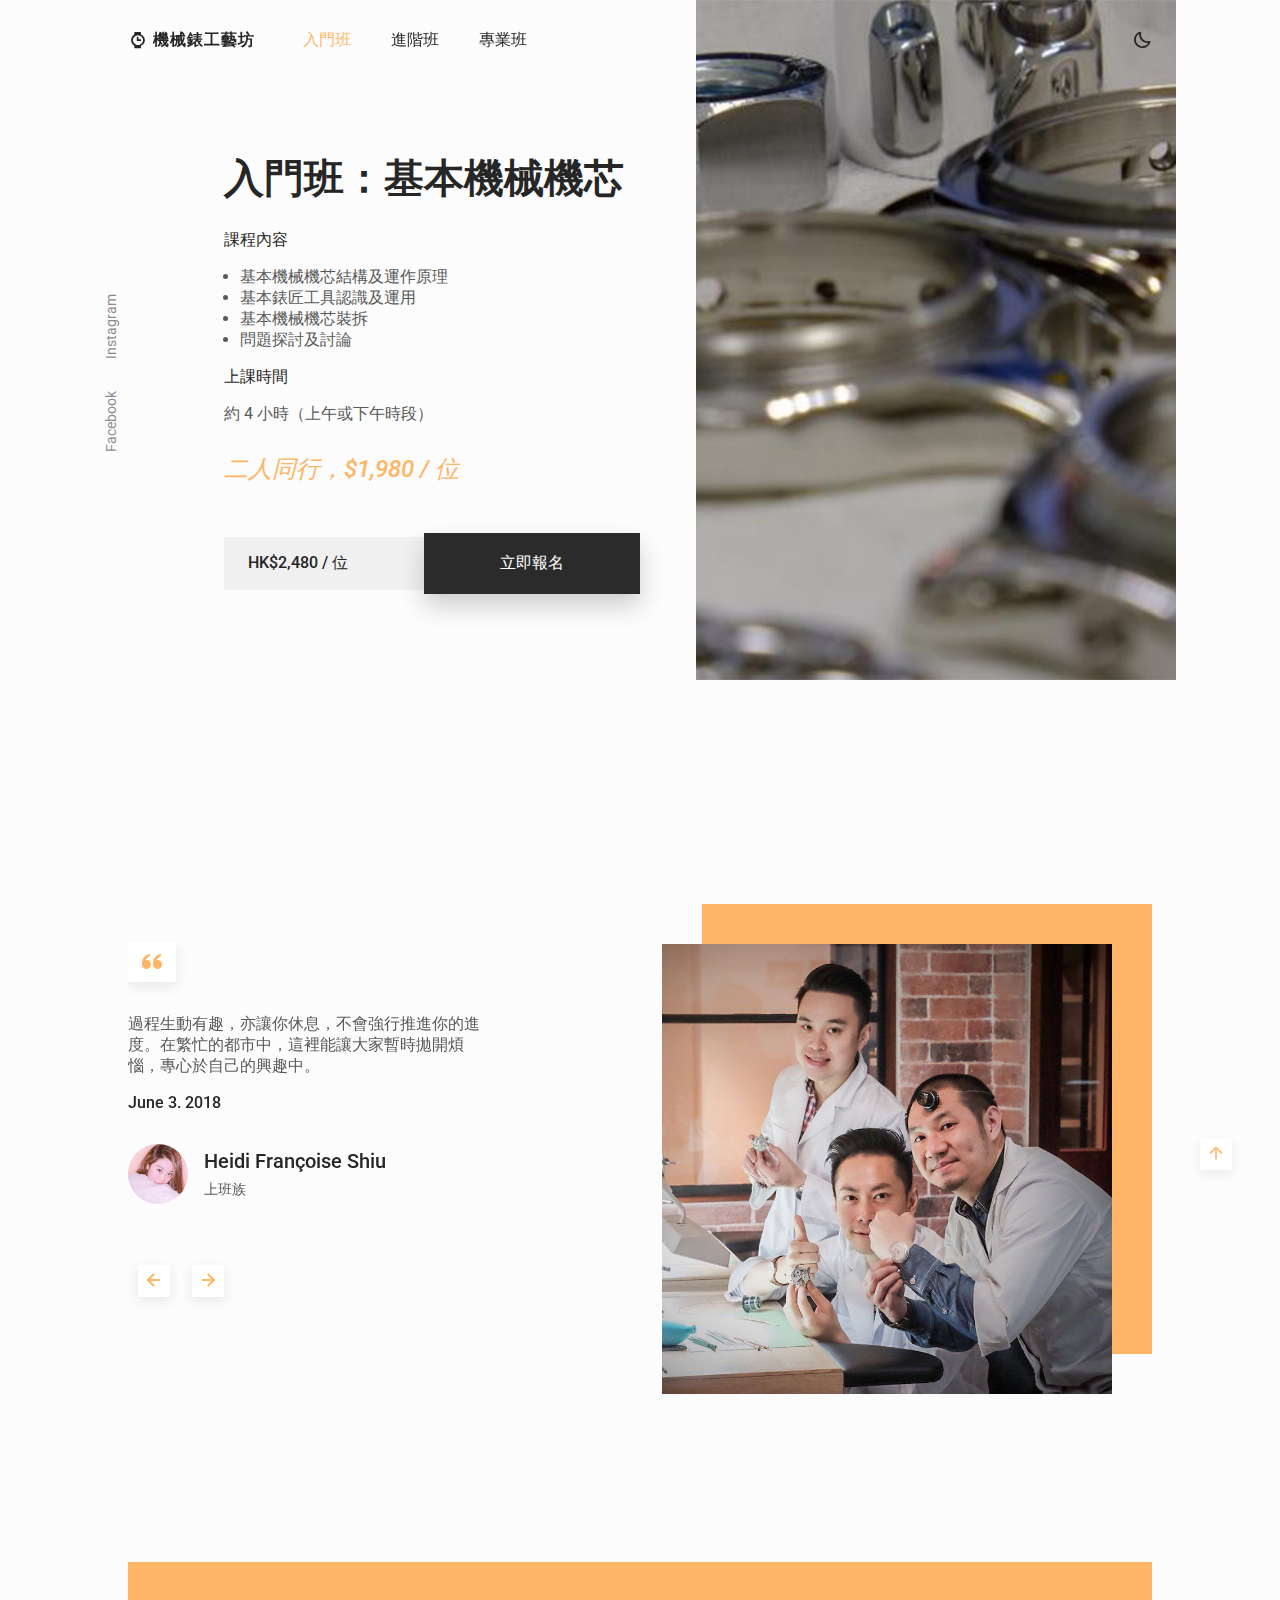
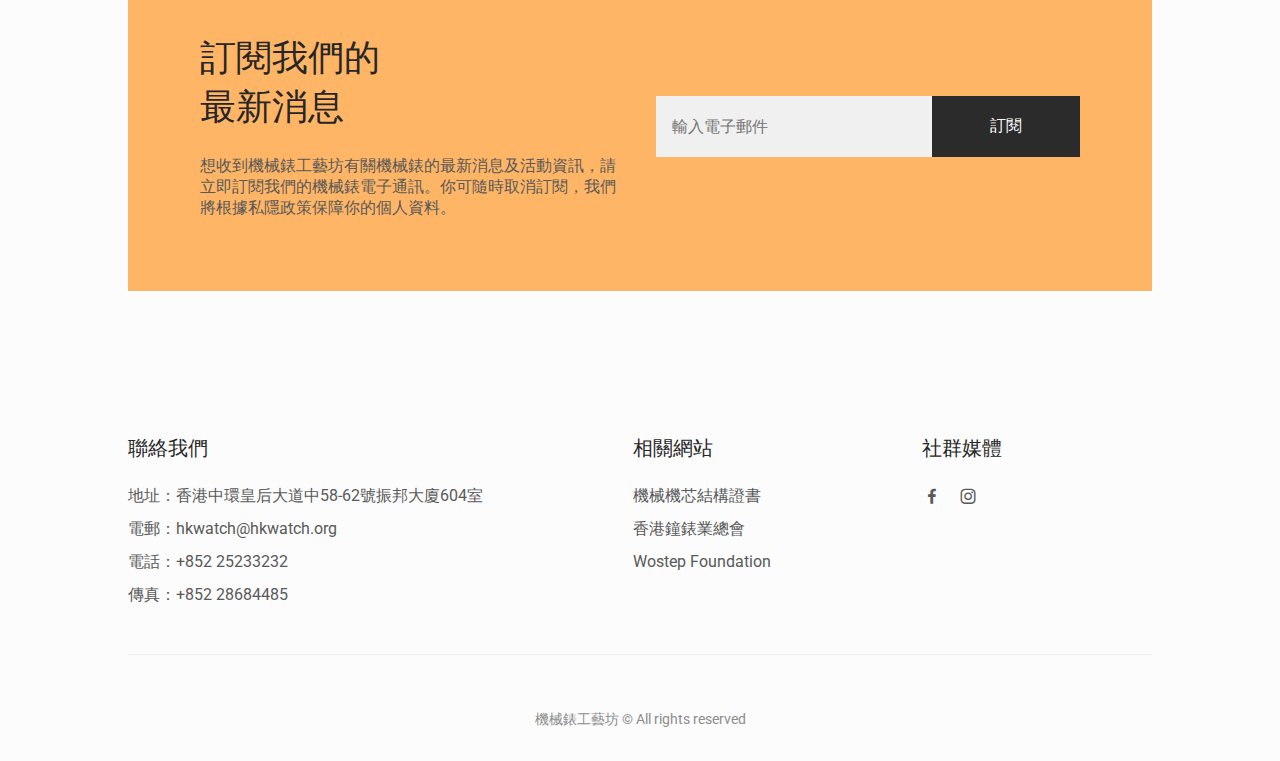
==== course_1.html @ 179380c6 "upload all" ====
<!DOCTYPE html>
<html lang="en">
<head>
  <meta charset="UTF-8">
  <meta http-equiv="X-UA-Compatible" content="IE=edge">
  <meta name="viewport" content="width=device-width, initial-scale=1.0">

  <!-- FAVICON -->
  <link rel="shortcut icon" href="assets/img/favicon.png">

  <!-- BOXICONS -->
  <link rel="stylesheet" href="https://cdn.jsdelivr.net/npm/boxicons@latest/css/boxicons.min.css">

  <!-- SWIPER CSS -->
  <link rel="stylesheet" href="assets/css/swiper-bundle.min.css">

  <!-- CSS -->
  <link rel="stylesheet" href="assets/css/styles.css">

  <title>機械錶工藝坊：機械錶裝嵌課程</title>
</head>
<body>
  <!-- HEADER -->

  <header class="header" id="header">
    <nav class="nav container">
      <a href="index.html" class="nav__logo">
        <i class='bx bxs-watch nav__logo-icon'></i> 機械錶工藝坊
      </a>

      <div class="nav__menu" id="nav-menu">
        <ul class="nav__list">
          <li class="nav__item">
            <a href="course_1.html" class="nav__link active-link">入門班</a>
          </li>
          <li class="nav__item">
            <a href="course_2.html" class="nav__link">進階班</a>
          </li>
          <li class="nav__item">
            <a href="course_3.html" class="nav__link">專業班</a>
          </li>
        </ul>

        <div class="nav__close" id="nav-close">
          <i class='bx bx-x' ></i>
        </div>
      </div>

      <div class="nav__btns">
        <i class='bx bx-moon change-theme' id="theme-button"></i>

        <div class="nav__toggle" id="nav-toggle">
          <i class='bx bx-grid-alt' ></i>
        </div>
      </div>
    </nav>
  </header>

  <!-- CART -->
  <div class="cart" id="cart">
    <i class='bx bx-x cart__close' id="cart-close"></i>

    <h3 class="cart__title-center">報名「入門班：基本機械機芯」</h3>

    <div class="cart__container">

      <form class="cart__form" action="">

        <div class="cart__form__column">
          <div class="cart__form__row">
            <div class="cart__form__title">名字</div>
            <input class="cart__form__input" type="text" id="fname" name="fname">
          </div>
          <div class="cart__form__row">
            <div class="cart__form__title">姓氏</div>
            <input class="cart__form__input" type="text" id="lname" name="lname">
          </div>
        </div>

        <div class="cart__form__title">稱謂</div>
        <div class="cart__form__radio">
          <label for="mr">
            <input type="radio" id="mr" name="title" value="mr"> 先生
          </label>

          <label for="ms">
            <input type="radio" id="ms" name="title" value="ms"> 小姐 / 女士
          </label>

          <label for="other">
            <input type="radio" id="other" name="title" value="other"> 其他
          </label>
        </div>
        
        <div class="cart__form__row">
          <div class="cart__form__title">電子郵件</div>
          <input class="cart__form__input" type="email" id="mail" name="mail">
        </div>

        <div class="cart__form__row">
          <div class="cart__form__title">聯絡電話</div>
          <input class="cart__form__input" type="phone" id="phone" name="phone">
        </div>

        <div class="cart__form__title">報名人數</div>
        <div class="cart__amount-content">
          <span class="cart__amount-box">
            <i class='bx bx-minus' ></i>
          </span>

          <span class="cart__amount-number">1</span>

          <span class="cart__amount-box">
            <i class='bx bx-plus' ></i>
          </span>
        </div>

        <div class="cart__form__row">
          <label class="cart__form__title" for="phone">備註</label>
          <textarea class="cart__form__input" id="note" name="note" rows="2" maxlength="50"></textarea>
        </div>

        <div class="cart__prices">
          <div class="cart__prices-item">1 人次</div>
          <div class="cart__prices-total">HK$2,480</div>
        </div>
        <button class="button home__button" type="submit" disabled>確認付款</button>
      </form> 
    </div>
  </div>

  <!-- MAIN -->
  <main class="main">
    <!-- HOME -->
    <section class="home" id="home">
      <div class="home__container container grid">
        <div class="home__img-bg course1_img_bg"></div>

        <div class="home__social">
          <a href="https://www.facebook.com/s3workshop/" target="_blank" class="home__social-link">
            Facebook
          </a>
          <a href="https://www.instagram.com/explore/locations/1007393452692431/s3-workshop/" target="_blank" class="home__social-link">
            Instagram
          </a>
        </div>

        <div class="home__data">
          <h1 class="home__title">
            入門班：基本機械機芯
          </h1>
          <p class="home__description course__description">
            <h4 class="home__description__title">課程內容</h4>
            <ul class="introduce__list-d">
              <li>基本機械機芯結構及運作原理</li>
              <li>基本錶匠工具認識及運用</li>
              <li>基本機械機芯裝拆</li>
              <li>問題探討及討論</li>
            </ul>
            <h4 class="home__description__title">上課時間</h4>
            <p>約 4 小時（上午或下午時段）</p>
          </p>
          <span class="home__price"><br/><em>二人同行，$1,980 / 位</em></span>

          <div class="home__btns">
            <a href="#" class="button button--grey button--small">
              HK$2,480 / 位
            </a>
            <button class="button home__button" id="cart-shop">立即報名</button>
          </div>
        </div>
      </div>
    </section>

    <!-- TESTMONIAL -->
    <section class="testimonial section container">
      <div class="testimonial__container grid">
        <div class="swiper testimonial-swiper">
          <div class="swiper-wrapper">

            <div class="testimonial__card swiper-slide">
              <div class="testimonial__quote">
                <i class='bx bxs-quote-alt-left' ></i>
              </div>

              <p class="testimonial__description">
                過程生動有趣，亦讓你休息，不會強行推進你的進度。在繁忙的都市中，這裡能讓大家暫時拋開煩惱，專心於自己的興趣中。
              </p>

              <h3 class="testimonial__date">June 3. 2018</h3>

              <div class="testimonial__perfil">
                <img src="assets/img/courses/testimonial_2.jpg" alt="" class="testimonial__perfil-img">

                <div class="testimonial__perfil-data">
                  <span class="testimonial__perfil-name">Heidi Françoise Shiu</span>
                  <span class="testimonial__perfil-detail">上班族</span>
                </div>
              </div>
            </div>

            <div class="testimonial__card swiper-slide">
              <div class="testimonial__quote">
                <i class='bx bxs-quote-alt-left' ></i>
              </div>

              <p class="testimonial__description">
                每一項組裝步驟都清楚示範並解釋原理及要訣，使本人獲益良多。
              </p>

              <h3 class="testimonial__date">February 18. 2017</h3>

              <div class="testimonial__perfil">
                <img src="assets/img/courses/testimonial_3.jpg" alt="" class="testimonial__perfil-img">

                <div class="testimonial__perfil-data">
                  <span class="testimonial__perfil-name">Samantha Poon</span>
                  <span class="testimonial__perfil-detail">運動家</span>
                </div>
              </div>
            </div>

            <div class="testimonial__card swiper-slide">
              <div class="testimonial__quote">
                <i class='bx bxs-quote-alt-left' ></i>
              </div>

              <p class="testimonial__description">
                強烈推薦給任何對機械手錶有興趣的人，活動內容絕不馬虎。
                學習從頭拆卸，清潔，滴油，並重新裝砌一隻手錶。老師以一對一方式進行活動。
              </p>

              <h3 class="testimonial__date">June 15. 2019</h3>

              <div class="testimonial__perfil">
                <img src="assets/img/courses/testimonial_1.jpg" alt="" class="testimonial__perfil-img">

                <div class="testimonial__perfil-data">
                  <span class="testimonial__perfil-name">Ryan Fung</span>
                  <span class="testimonial__perfil-detail">機械錶愛好者</span>
                </div>
              </div>
            </div>

          </div>

          <div class="swiper-button-next">
            <i class='bx bx-right-arrow-alt'></i>
          </div>
          <div class="swiper-button-prev">
            <i class='bx bx-left-arrow-alt' ></i>
          </div>
        </div>

        <div class="testimonial__images">
          <div class="testimonial__square"></div>
          <img src="assets/img/courses/course.jpg" alt="" class="testimonial__img">
        </div>
      </div>
    </section>

    <!-- NEWSLETTER -->
    <section class="newsletter section container">
      <div class="newsletter__bg grid">
        <div>
          <h2 class="newsletter__title">
            訂閱我們的<br> 最新消息
          </h2>
          <p class="newsletter__description">
            想收到機械錶工藝坊有關機械錶的最新消息及活動資訊，請立即訂閱我們的機械錶電子通訊。你可隨時取消訂閱，我們將根據私隱政策保障你的個人資料。 
          </p>
        </div>
        <form action="" class="newsletter__subscribe">
          <input type="email" placeholder="輸入電子郵件" class="newsletter__input">
          <button class="button">
            訂閱
          </button>
        </form>
      </div>
    </section>

  </main>

  <!-- FOOTER -->
  <footer class="footer section">
    <div class="footer__container container grid">
      <div class="footer__content">
        <h3 class="footer__title">聯絡我們</h3>
        <ul class="footer__list">
          <li>地址：香港中環皇后大道中58-62號振邦大廈604室</li>
          <li>電郵：<a href="mailto: hkwatch@hkwatch.org" class="footer__link">hkwatch@hkwatch.org</a></li>
          <li>電話：<a href="tel: +85225233232" class="footer__link">+852 25233232</a></li>
          <li>傳真：<a href="tel: +85228684485" class="footer__link">+852 28684485</a></li>
        </ul>
      </div>

      <div class="footer__content">
        <h3 class="footer__title">相關網站</h3>
        <ul class="footer__links">
          <li>
            <a href="https://www.ivdc.edu.hk/ivdc/html/tc/courses/course_detail.php?id=14442" class="footer__link" target="_blank">機械機芯結構證書</a>
          </li>
          <li>
            <a href="https://www.hkwatch.org/" class="footer__link" target="_blank">香港鐘錶業總會</a>
          </li>
          <li>
            <a href="https://www.wostep.ch/en" class="footer__link" target="_blank">Wostep Foundation</a>
          </li>
        </ul>
      </div>

      <div class="footer__content">
        <h3 class="footer__title">社群媒體</h3>
        <ul class="footer__social">
          <a href="https://www.facebook.com/s3workshop/" target="_blank" class="footer__social-link">
            <i class='bx bxl-facebook' ></i>
          </a>
          <a href="https://www.instagram.com/explore/locations/1007393452692431/s3-workshop/" target="_blank" class="footer__social-link">
            <i class='bx bxl-instagram' ></i>
          </a>
        </ul>
      </div>
    </div>
    <span class="footer__copy">機械錶工藝坊 &#169; All rights reserved</span>
  </footer>

  <!-- SCROLL UP -->
  <a href="#" class="scrollup" id="scroll-up">
    <i class='bx bx-up-arrow-alt scrollup__icon' ></i>
  </a>

  <!-- SWIPER JS -->
  <script src="assets/js/swiper-bundle.min.js"></script>

  <!-- MAIN JS -->
  <script src="assets/js/main.js"></script>

</body>
</html>
---- assets/css/styles.css ----
/*== GOOGLE FONTS ==*/
@import url('https://fonts.googleapis.com/css2?family=Roboto:wght@400;500;700&display=swap');

/*== VARIABLES CSS ==*/
:root {
  --header-height: 3.5rem;

  /*== Colors ==*/
  --first-color: hsl(31, 100%, 70%);
  --button-color: hsl(0, 0%, 17%);
  --button-color-alt: hsl(0, 0%, 21%);
  --title-color: hsl(0, 0%, 15%); 
  --text-color: hsl(0, 0%, 35%);
  --text-color-light: hsl(0, 0%, 55%);
  --body-color: hsl(0, 0%, 99%);
  --container-color: #fff;
  --border-color: hsl(0, 0%, 94%);


  /*== Font and typography ==*/
  /* .5rem = 8px | 1rem = 16px */
  --body-font: 'Roboto', sans-serif;

  --biggest-font-size: 2rem;
  --h1-font-size: 1.5rem;
  --h2-font-size: 1.25rem;
  --h3-font-size: 1rem;
  --h4-font-size: .9rem;
  --normal-font-size: .938rem;
  --small-font-size: .813rem;
  --smaller-font-size: .75rem;

  /*== Font weight ==*/
  --font-medium: 500;
  --font-bold: 700;

  /*== Margenes Bottom ==*/

  --mb-0-5: .5rem;
  --mb-0-75: .75rem;
  --mb-1: 1rem;
  --mb-1-5: 1.5rem;
  --mb-2: 2rem;
  --mb-2-5: 2.5rem;
  --mb-3: 3rem;

  /*== z index ==*/
  --z-tooltip: 10;
  --z-fixed: 100;
}

/* Responsive typography */
@media screen and (min-width: 968px) {
  :root {
    --biggest-font-size: 2.5rem;
    --h1-font-size: 2.25rem;
    --h2-font-size: 1.5rem;
    --h3-font-size: 1.25rem;
    --normal-font-size: 1rem;
    --small-font-size: .875rem;
    --smaller-font-size: .813rem;
  }
}

/*== BASE ==*/
* {
  box-sizing: border-box;
  padding: 0;
  margin: 0;
}

html {
  scroll-behavior: smooth;
}

body,
button,
input {
  font-family: var(--body-font);
  font-size: var(--normal-font-size);
}

body {
  margin: 0;
  background-color: var(--body-color);
  color: var(--text-color);
  /* For animation dark mode */
  transition: .4s;
}

h1,h2,h3,h4 {
  color: var(--title-color);
  font-weight: var(--font-medium);
}

ul {
  list-style: none;
}

a {
  text-decoration: none;
}

img {
  max-width: 100%;
  height: auto;
}

button {
  cursor: pointer;
  border: none;
  outline: none;
}

/*== THEME ==*/
/*== Variables Darks theme ==*/
body.dark-theme {
  --first-color: hsl(31, 76%, 74%);
  --button-color: hsl(0, 0%, 24%);
  --button-color-alt: hsl(0, 0%, 28%);
  --title-color: hsl(0, 0%, 95%); 
  --text-color: hsl(0, 0%, 75%);
  --body-color: hsl(0, 0%, 12%);
  --container-color: hsl(0, 0%, 16%);
  --border-color: hsl(0, 0%, 20%);
}

/*== Button Dark/Light ==*/
.change-theme {
  color: var(--title-color);
  font-size: 1.25rem;
  cursor: pointer;
}

/*==
  Color change in some parts of
  the website, in dark theme
==*/

.dark-theme .change-theme,
.dark-theme .nav__toggle,
.dark-theme .nav__shop,
.dark-theme .button--gray {
  color: hsl(0, 0%, 15%);
}

.dark-theme .scroll-header {
  box-shadow: 0 1px 4px hsla(0, 0%, 4%, .3);
}

.scroll-header .change-theme,
.scroll-header .nav__toggle,
.scroll-header .nav__shop {
  color: var(--title-color);
}

.dark-theme::-webkit-scrollbar {
  background-color: hsl(0, 0%, 30%);
}

/*== REUSABLE CSS CLASSES ==*/
.container {
  max-width: 1024px;
  margin-left: var(--mb-1-5);
  margin-right: var(--mb-1-5);
}

.grid {
  display: grid;
}

.main {
  overflow: hidden;
}

.section {
  padding: 6.5rem 0 1rem;
}

.section__title {
  position: relative;
  font-size: var(--h3-font-size);
  margin-bottom: var(--mb-3);
  text-transform: uppercase;
  letter-spacing: 2px;
  text-align: center;
}

.section__subTitle {
  color: var(--text-color);
  font-size: var(--h4-font-size);  
  margin-top: -1.5rem;
  margin-bottom: var(--mb-3);
  text-transform: uppercase;
  letter-spacing: 2px;
  text-align: center;
}

.section__title::before {
  content: '';
  position: absolute;
  top: -1rem;
  left: 0;
  right: 0;
  margin: 0 auto;
  width: 67px;
  height: 1px;
  background-color: var(--first-color);
}

/*== HEADER & NAV ==*/
.header {
  width: 100%;
  background: transparent;
  position: fixed;
  top: 0;
  left: 0;
  z-index: var(--z-fixed);
  /* For animation dark mode */
  transition: .4s;
}

.nav {
  height: var(--header-height);
  display: flex;
  justify-content: space-between;
  align-items: center;
}

.nav__logo,
.nav__toggle,
.nav__shop,
.nav__close {
  color: var(--title-color);
}

.nav__logo {
  text-transform: uppercase;
  font-weight: var(--font-bold);
  letter-spacing: 1px;
  display: inline-flex;
  align-items: center;
  column-gap: .25rem;
}

.nav__logo-icon {
  font-size: 1.25rem;
}

.nav__btns {
  display: flex;
  align-items: center;
  column-gap: 1rem;
}

.nav__toggle,
.nav__shop {
  font-size: 1.25rem;
  cursor: pointer;
}

@media screen and (max-width: 767px) {
  .nav__menu {
    position: fixed;
    background-color: var(--body-color);
    top: 0;
    right: -100%;
    width: 100%;
    height: 100%;
    padding: 6rem 2rem 3.5rem;
    transition: .3s;
  }
}

.nav__list {
  display: flex;
  flex-direction: column;
  align-items: center;
  row-gap: 2rem;
}

.nav__link {
  color: var(--title-color);
  font-weight: var(--font-medium);
  text-transform: uppercase;
  font-size: var(--h2-font-size);
  transition: .3s;
}

.nav__link:hover {
  color: var(--first-color);
}

.nav__close {
  font-size: 2rem;
  position: absolute;
  top: .9rem;
  right: 1.25rem;
  cursor: pointer;
}

/* Show menu */
.show-menu {
  right: 0;
}

/* Change background */
.scroll-header {
  background-color: var(--body-color);
  box-shadow: 0 1px 4px hsla(0, 4%, 15%, .1);
}

/* Active Link */
.active-link {
  color: var(--first-color);
}

/*== MAIN ==*/
.main__body {
  background-color: #000;
}

.main__container {
  margin: 0 auto;
  position: relative;
  width: 100%;
  height: 100vh;
  background-image: url(../img/main.gif);
  background-repeat: no-repeat;
  background-position: center;
}

.main__title {
  position: absolute;
  top: 50%;
  left: 50%;
  transform: translate(-50%, -50%);
  width: 100%;
  text-align: center;
  font-size: var(--biggest-font-size);
  color: #fff;
  letter-spacing: 12px;
  text-shadow: 0px 0px 12px #000000;
}

.main__button {
  position: absolute;
  bottom: 48px;
  right: 48px;
  font-size: var(--h1-font-size);
  color: #fff;
  letter-spacing: 6px;
}

.main__button a {
  color: #fff;
  text-decoration: none;
}

/*== HOME ==*/
.home__container {
  position: relative;
  row-gap: 2.5rem;
}

.home__img {
  width: 240px;
}

.home__img-bg {
  width: 258px;
  height: 430px;
  padding-bottom: 2rem;
  display: flex;
  justify-content: center;
  align-items: flex-end;
  justify-self: flex-end;
  transform: translateX(1.5rem);
  background-image: url(../img/cover.jpeg);
  background-position: center;
  background-repeat: no-repeat;
  background-size: cover;
}

.introduce_img_bg {
  background-image: url(../img/introduce/cover.jpg);
}

.history_img_bg {
  background-image: url(../img/history/cover.jpg);
}

.structure_img_bg {
  background-color: #f5f5f5;
  background-image: url(../img/structure/cover.gif);
  background-size: 100%;
}

.course1_img_bg {
  background-image: url(../img/courses/courses_1.jpg);
}

.course2_img_bg {
  background-image: url(../img/courses/courses_2.jpg);
}

.course3_img_bg {
  background-image: url(../img/courses/courses_3.jpg);
}

.repair_img_bg {
  background-image: url(../img/repair/cover.jpg);
}

.fqa_img_bg {
  background-image: url(../img/fqa/cover.jpg) ;
}

.home__social {
  position: absolute;
  top: 35%;
  left: -5rem;
  transform: rotate(-90deg);
  display: flex;
  column-gap: 1rem;
}

.home__social-link {
  font-size: var(--small-font-size);
  color: var(--text-color-light);
  transition: .3s;
}

.home__social-link:hover {
  color: var(--title-color);
}

.home__title {
  font-size: var(--biggest-font-size);
  font-weight: var(--font-bold);
  margin-bottom: var(--mb-1);
}

.home__description {
  margin-bottom: var(--mb-1-5);
}

.home__description__title {
  margin-bottom: var(--mb-1);
}

.home__price {
  display: inline-block;
  font-size: var(--h2-font-size);
  font-weight: var(--font-medium);
  color: var(--first-color);
  margin-bottom: var(--mb-3);
}

.repair__price {
  margin-bottom: var(--mb-1-5);
} 

.home__btns {
  display: flex;
  align-items: center;
}

.home__button {
  box-shadow: 0 12px 24px hsla(0, 0%, 10%, .2);
}

.repair__box {
  display: flex;
  align-items: center;
  justify-content: center;
  padding: .75rem 1.25rem;
}

/*== BUTTONS ==*/
.button {
  flex: 1;
  display: inline-block;
  background-color: var(--button-color);
  color: #fff;
  padding: 1.25rem 2rem;
  font-weight: var(--font-medium);
  transition: .3s;
}

.button:hover {
  background-color: var(--button-color-alt);
}

.button:disabled {
  background-color: var(--text-color-light);
}

.button--grey {
  background-color: var(--border-color);
  color: var(--title-color);
}

.button--grey:hover {
  background-color: var(--border-color);
}

.button--small {
  padding: 1rem 1.5rem;
}

/*== COURSE ==*/
.courses__container {
  row-gap: 2.5rem;
}

.courses__card {
  position: relative;
  text-align: center;
  background-color: var(--container-color);
  border: 1px solid var(--border-color);
  overflow-y: hidden;
  transition: .3s;
}

.courses__tag {
  background-color: var(--first-color);
  padding: .5rem 1rem;
  color: #fff;
  text-transform: uppercase;
  font-size: var(--small-font-size);
  font-weight: var(--font-medium);
  position: absolute;
  left: 0;
  top: 1rem;
}

.courses__img {
  width: 100%;
  margin-bottom: var(--mb-1);
}

.courses__title,
.courses__price {
  font-size: var(--h3-font-size);
  font-weight: var(--font-bold);
}

.courses__title {
  text-transform: uppercase;
  margin-bottom: var(--mb-0-75);
}

.courses__price {
  display: block;
  color: var(--first-color);
  transition: .3s;
}

.courses__button {
  font-size: var(--small-font-size);
  transform: translateY(1rem);
  opacity: 0;
}

.courses__card:hover {
  box-shadow: 0 12px 32px hsla(0, 0%, 20%, .1);
  padding: 0 0 3rem 0;
}

.courses__card:hover .courses__button {
  transform: translateY(0);
  opacity: 1;
}

.courses__card:hover .courses__price {
  margin-bottom: var(--mb-1-5);
}

/*== introduce ==*/
.introduce__container {
  row-gap: 7.5rem;
}

.structure__container {
  row-gap: 3rem;
}

.introduce__title {
  font-size: var(--h1-font-size);
  margin-bottom: var(--mb-1);
}

.structure__data {
  align-self: start;
}

.introduce__subTitle {
  font-size: var(--h3-font-size);
  margin-bottom: var(--mb-1);
}

.introduce__description {
  margin-bottom: var(--mb-2-5);
  text-align: justify;
}

.introduce__description p {
  margin-bottom: var(--mb-1-5);
  text-align: justify;
}

.introduce__list-d {
  list-style: disc;
  margin-left: var(--mb-1);
  margin-bottom: var(--mb-1);
}

.introduce__list-de {
  list-style: decimal;
  margin-left: var(--mb-1);
  margin-bottom: var(--mb-1);
}

.introduce__list li, .introduce__list-de li {
  margin-bottom: var(--mb-0-5);
}

.introduce__images {
  position: relative;
}

.structure__images {
  width: 100%;
  text-align: center;
  margin-bottom: var(--mb-3);
}

.introduce__img,
.introduce__square {
  width: 250px;
  height: 250px;
}

.introduce__square {
  background-image: url(../img/introduce/introduce_bg.jpg);
  background-position: center;
  background-size: cover;
}

.introduce__img {
  position: absolute;
  left: 3rem;
  top: -3rem;
}

/*== FAQ ==*/
.collapsible {
  background-color: var(--container-color);
  color: var(--title-color);
  cursor: pointer;
  padding: 18px;
  width: 100%;
  border: none;
  text-align: left;
  outline: none;
  font-size: 15px;
  word-break: break-all;
}

.collapsible:after {
  content: '\02795'; /* Unicode character for "plus" sign (+) */
  font-size: 13px;
  color: white;
  float: right;
  margin-left: 5px;
}

.active:after {
  content: "\2796"; /* Unicode character for "minus" sign (-) */
}

.active, .collapsible:hover {
  font-weight: var(--font-bold);
  background-color: var(--border-color);
}

.collapsible__container {
  margin-bottom: 4rem;
}

.collapsible__container:last-child {
  margin-bottom: 0;
}

.collapsible__data {
  margin-bottom: var(--mb-1);
}

.content {
  padding: 0 18px;
  max-height: 0;
  overflow: hidden;
  transition: max-height 0.2s ease-out;
  background-color: var(--border-color);
}

.content p {
  margin-bottom: var(--mb-1-5);
}

/*== TESTIMONIAL ==*/
.testimonial__container {
  row-gap: 4rem;
}

.testimonial__quote {
  display: inline-flex;
  background-color: var(--container-color);
  padding: 0.5rem 0.75rem;
  font-size: 1.5rem;
  color: var(--first-color);
  box-shadow: 0 4px 12px hsla(0, 0%, 20%, .1);
  margin-bottom: var(--mb-2);
}

.testimonial__date {
  font-size: var(--normal-font-size);
  margin: var(--mb-1) 0 var(--mb-2);
}

.testimonial__perfil {
  display: flex;
  align-items: center;
  column-gap: 1rem;
  margin-bottom: 7rem;
}

.testimonial__perfil-img {
  width: 60px;
  height: 60px;
  border-radius: 3rem;
}

.testimonial__perfil-data {
  display: flex;
  flex-direction: column;
  row-gap: .5rem;
}

.testimonial__perfil-name {
  font-size: var(--h3-font-size);
  font-weight: var(--font-medium);
  color: var(--title-color);
}

.testimonial__perfil-detail {
  font-size: var(--small-font-size);
}

.testimonial__images {
  position: relative;
}

.testimonial__img,
.testimonial__square {
  width: 250px;
}

.testimonial__square {
  height: 250px;
  background-color: var(--first-color);
  margin-left: auto;
}

.testimonial__img {
  position: absolute;
  right: 2rem;
  top: 3rem;
}

/* Swiper class */
.testimonial-swiper {
  margin-left: initial;
  margin-right: initial;
}

.swiper-button-next::after,
.swiper-button-prev::after {
  content: '';
}

.swiper-button-next,
.swiper-button-prev {
  top: initial;
  bottom: 5%;
  width: initial;
  height: initial;
  background-color: var(--container-color);
  box-shadow: 0 4px 12px hsla(0, 0%, 20%, .1);
  padding: .25rem;
  font-size: 1.5rem;
  color: var(--first-color);
}

.swiper-button-next {
  right: initial;
  left: 4rem;
}

/*== REPAIR ==*/
.repair__card {
  position: relative;
  text-align: center;
  background-color: var(--container-color);
  padding-top: 2rem;
  border: 1px solid var(--border-color);
  overflow-y: hidden;
  transition: .3s;
}

.repair__tag {
  background-color: var(--first-color);
  padding: .5rem 1rem;
  color: #fff;
  text-transform: uppercase;
  font-size: var(--small-font-size);
  font-weight: var(--font-medium);
  position: absolute;
  top: 1rem;
  right: 1rem;
  transition: .3s;
}

.repair__img {
  height: 215px;
  margin-bottom: var(--mb-1);
}

.repair__title,
.repair__price {
  font-size: var(--h3-font-size);
  font-weight: var(--font-bold);
}

.repair__title {
  text-transform: uppercase;
  margin-bottom: var(--mb-0-75);
}

.repair__price {
  display: block;
  color: var(--first-color);
  transition: .3s;
}

.repair__button {
  font-size: var(--small-font-size);
  transform: translateY(1rem);
  opacity: 0;
}

.repair__card:hover {
  background-color: var(--first-color);
  box-shadow: 0 12px 32px hsla(0, 0%, 20%, .1);
  padding: 2rem 0 3rem 0;
}

.repair__card:hover .repair__tag {
  background-color: var(--button-color);
}

.repair__card:hover .repair__button {
  transform: translateY(0);
  opacity: 1;
}

.repair__card:hover .repair__title {
  color: hsl(0, 0%, 15%);
}

.repair__card:hover .repair__price {
  color: hsl(0, 0%, 15%);
  margin-bottom: var(--mb-1-5);
}

/*== NEWSLETTER ==*/
.newsletter__bg {
  background-color: var(--first-color);
  padding: 3rem 1.5rem;
  text-align: center;
  row-gap: 2.5rem;
}

.newsletter__title {
  font-size: var(--h1-font-size);
  color: hsl(0, 0%, 15%);
  margin-bottom: var(--mb-1-5);
}

.newsletter__description {
  color: hsl(0, 0%, 35%);
}

.newsletter__subscribe {
  display: flex;
  flex-direction: column;
  row-gap: .75rem;
}

.newsletter__input {
  border: none;
  outline: none;
  background-color: hsl(0, 0%, 94%);
  padding: 1.25rem 1rem;
  color: hsl(0, 0%, 15%);
}

/*== FOOTER ==*/
.footer__container {
  row-gap: 2rem;
  border-bottom: 1px solid var(--border-color);
  padding-bottom: 3rem;
}

.footer__title {
  font-size: var(--h2-font-size);
  margin-bottom: var(--mb-1-5);
}

.footer__list,
.footer__links {
  display: flex;
  flex-direction: column;
  row-gap: .75rem;
}

.footer__link {
  color: var(--text-color);
}

.footer__links:hover {
  color: var(--title-color);
}

.footer__social {
  display: flex;
  column-gap: 1rem;
}

.footer__social-link {
  font-size: 1.25rem;
  color: var(--text-color);
}

.footer__social-link:hover {
  color: var(--title-color);
}

.footer__copy {
  display: block;
  margin: 3.5rem 0 1rem 0;
  text-align: center;
  font-size: var(--small-font-size);
  color: var(--text-color-light);
}

/*== SCROLL UP ==*/
.scrollup {
  position: fixed;
  right: 1rem;
  bottom: -30%;
  background-color: var(--container-color);
  box-shadow: 0 4px 12px hsla(0, 0%, 20%, .1);
  display: inline-flex;
  padding: .25rem;
  z-index: var(--z-tooltip);
  opacity: .8;
  transition: .4s;
}

.scrollup:hover {
  opacity: 1;
}

.scrollup__icon {
  font-size: 1.5rem;
  color: var(--first-color);
}

/* Show Scroll Up */
.show-scroll {
  bottom: 3rem;
}

/*== SCROLL BAR ==*/
::-webkit-scrollbar {
  width: .6rem;
  background: hsl(0, 0%, 74%);
}

::-webkit-scrollbar-thumb {
  background: hsl(0, 0%, 17%);
}

/*== CART ==*/
.cart {
  position: fixed;
  background-color: var(--body-color);
  z-index: var(--z-fixed);
  width: 100%;
  height: 100%;
  top: 0;
  right: -100%;
  padding: 3.5rem 2rem;
  transition: .4s;
  overflow-x: hidden;
  overflow-y: auto;
}

.cart__title-center {
  margin-bottom: var(--mb-1-5);
  padding-bottom: var(--mb-0-75);
  text-align: center;
  font-size: var(--h3-font-size);
  letter-spacing: 1px;
  border-bottom: 1px solid var(--border-color);
}

.cart__close {
  font-size: 2rem;
  color: --title-color;
  position: absolute;
  top: 1.25rem;
  right: .9rem;
  cursor: pointer;
}

.cart__container {
  display: grid;
  row-gap: 1.5rem;
}

.cart__form {
  width: 100%;
}

.cart__form__input {
  width: 100%;
  box-sizing: border-box;
  border: 1px solid #ddd;
  padding: 0.75rem;
  background-color: #fff;
}

.cart__form__title {
  margin: var(--mb-0-75) 0;
  font-weight: var(--font-medium);
}

.cart__form__radio {
  display: flex;
  align-items: center;
  gap: 24px;
  margin: 12px 0;
}

.cart__form__column {
  display: flex;
  align-items: center;
  justify-content: space-between;
  gap: 12px;
}

.cart__form__row {
  display: flex;
  flex-direction: column;
}

.cart__box {
  background-color: var(--container-color);
  padding: .75rem 1.25rem;
  border: 1px solid var(--border-color);
}

.cart__img {
  width: 50px;
}

.cart__title {
  font-size: var(--normal-font-size);
  margin-bottom: var(--mb-0-5);
}

.cart__price {
  display: block;
  font-size: var(--small-font-size);
  color: var(--first-color);
  margin-bottom: var(--mb-1-5);
}

.cart__amount,
.cart__amount-content {
  display: flex;
  align-items: center;
}

.cart__amount {
  column-gap: 3rem;
}

.cart__amount-content {
  column-gap: 1rem;
}

.cart__amount-box {
  display: inline-flex;
  padding: .25rem;
  background-color: var(--container-color);
  border: 1px solid var(--border-color);
  cursor: pointer;
}

.cart__prices {
  display: flex;
  justify-content: space-between;
  margin: var(--mb-1-5) 0;
  padding-top: var(--mb-0-75);
  border-top: 1px solid var(--border-color);
}

.cart__prices-item {
  font-size: var(--small-font-size);
}

.cart__prices-total {
  font-size: var(--h3-font-size);
  font-weight: var(--font-medium);
}
/* Show cart */
.show-cart {
  right: 0;
}

/*==  BREAKPOINTS  ==*/

/* For small devices */
@media screen and (max-width: 320px) {
  .container {
    margin-left: var(--mb-1);
    margin-right: var(--mb-1);
  }
  
  .home__img-bg {
    width: 220px;
  }
  
  .home__title {
    font-size: var(--h1-font-size);
  }

  .home__button {
    font-size: var(--smaller-font-size);
  }

  .introduce__square,
  .introduce__img,
  .testimonial__square,
  .testimonial__img {
    width: 180px;
  }

  .introduce__square,
  .testimonial__square {
    height: 180px;
  }

  .structure__data {
    padding: 0;
  }
}

/* For medium devices */
@media screen and (min-width: 576px){
  .home__img-bg {
    width: 340px;
  }

  .courses__container {
    grid-template-columns: repeat(3, 1fr);
    justify-content: center;
    align-items: flex-start;
    gap: 1.5rem;
  }
  
  .structure__data {
    padding: 24px;
  }

  .footer__container {
    grid-template-columns: repeat(2, 1fr);
  }
}

@media screen and (min-width: 767px) {
  .section {
    padding: 8rem 0 1rem;
  }

  .fqa__section {
    padding: 0;
  }

  .cart {
    width: 420px;
    box-shadow: -2px 0 4px hsla(0, 0%, 15%, .1);
  }

  .nav {
    height: calc(var(--header-height) + 1.5rem);
    justify-content: initial;
    column-gap: 3rem;
  }

  .nav__toggle,
  .nav__close {
    display: none;
  }

  .nav__list {
    flex-direction: row;
    column-gap: 2.5rem;
  }

  .nav__link {
    text-transform: initial;
    font-size: var(--normal-font-size);
  }

  .nav__btns {
    margin-left: auto;
  }

  .home__container {
    padding-top: 6rem;
    grid-template-columns: 1fr max-content;
    align-items: center;
  }

  .home__img-bg {
    order: 1;
    transform: translate(1.5rem, -6rem);
  }

  .home__data {
    padding: 0 0 3rem 6rem;
  }

  .home__social {
    top: 47%;
    column-gap: 2rem;
  }

  .courses__title,
  .courses__price,
  .repair__title,
  .repair__price {
    font-size: var(--normal-font-size);
  }

  .introduce__container,
  .testimonial__container,
  .newsletter__bg {
    grid-template-columns: repeat(2, 1fr);
    align-items: center;
  }

  .introduce__section-title {
    text-align: initial;
  }

  .introduce__section-title::before {
    margin: initial;
  }

  .introduce__images {
    order: -1;
  }

  .introduce__images-r {
    order: 0;
  }

  .structure__data {
    padding: 0;
  }

  .products__card {
    padding: 2rem 0;
  }

  .products__img {
    height: 155px;
  }

  .newsletter__bg {
    text-align: initial;
    column-gap: 2rem;
    padding: 4.5rem;
  }

  .newsletter__subscribe {
    flex-direction: row;
  }
  
  .newsletter__input {
    width: 65%;
  }

  .footer__container {
    grid-template-columns: repeat(4, max-content);
    justify-content: space-between;
  }

  .footer__title {
    font-size: var(--h3-font-size);
  }
}

@media screen and (min-width: 992px) {
  .section__title {
    font-size: var(--h2-font-size);
  }

  .home__container {
    column-gap: 2rem;
  }

  .home__img-bg {
    width: 480px;
    height: 680px;
  }

  .home__img {
    width: 420px;
  }

  .home__social {
    left: -6rem;
  }

  .home__data {
    padding: 0 0 8rem 6rem;
  }

  .courses__container {
    grid-template-columns: repeat(3, 312px);
    padding-top: 2rem;
  }

  .introduce__container,
  .testimonial__container {
    column-gap: 8rem;
  }

  .introduce__square,
  .introduce__img,
  .testimonial__square,
  .testimonial__img {
    width: 450px;
  }

  .introduce__img,
  .introduce__square,
  .testimonial__square {
    height: 450px;
  }

  .repair__container {
    padding-top: 2rem;
  }

  .testimonial__container {
    padding-bottom: 4rem;
  }

}

/* For Large devices */
@media screen and (min-width: 1024px) {
  .container {
    margin-left: auto;
    margin-right: auto;
  }

  .introduce__container,
  .testimonial__container {
    column-gap: 13rem;
  }

  .introduce__container {
    padding-top: 3rem;
  }

  .introduce__img {
    left: 2.5rem;
    top: -2.5rem;
  }

  .introduce__img-r {
    left: -2.5rem;
    top: -2.5rem;
  }

  .testimonial__img {
    right: 2.5rem;
    top: 2.5rem;
  }

  .scrollup {
    right: 3rem;
  }
}
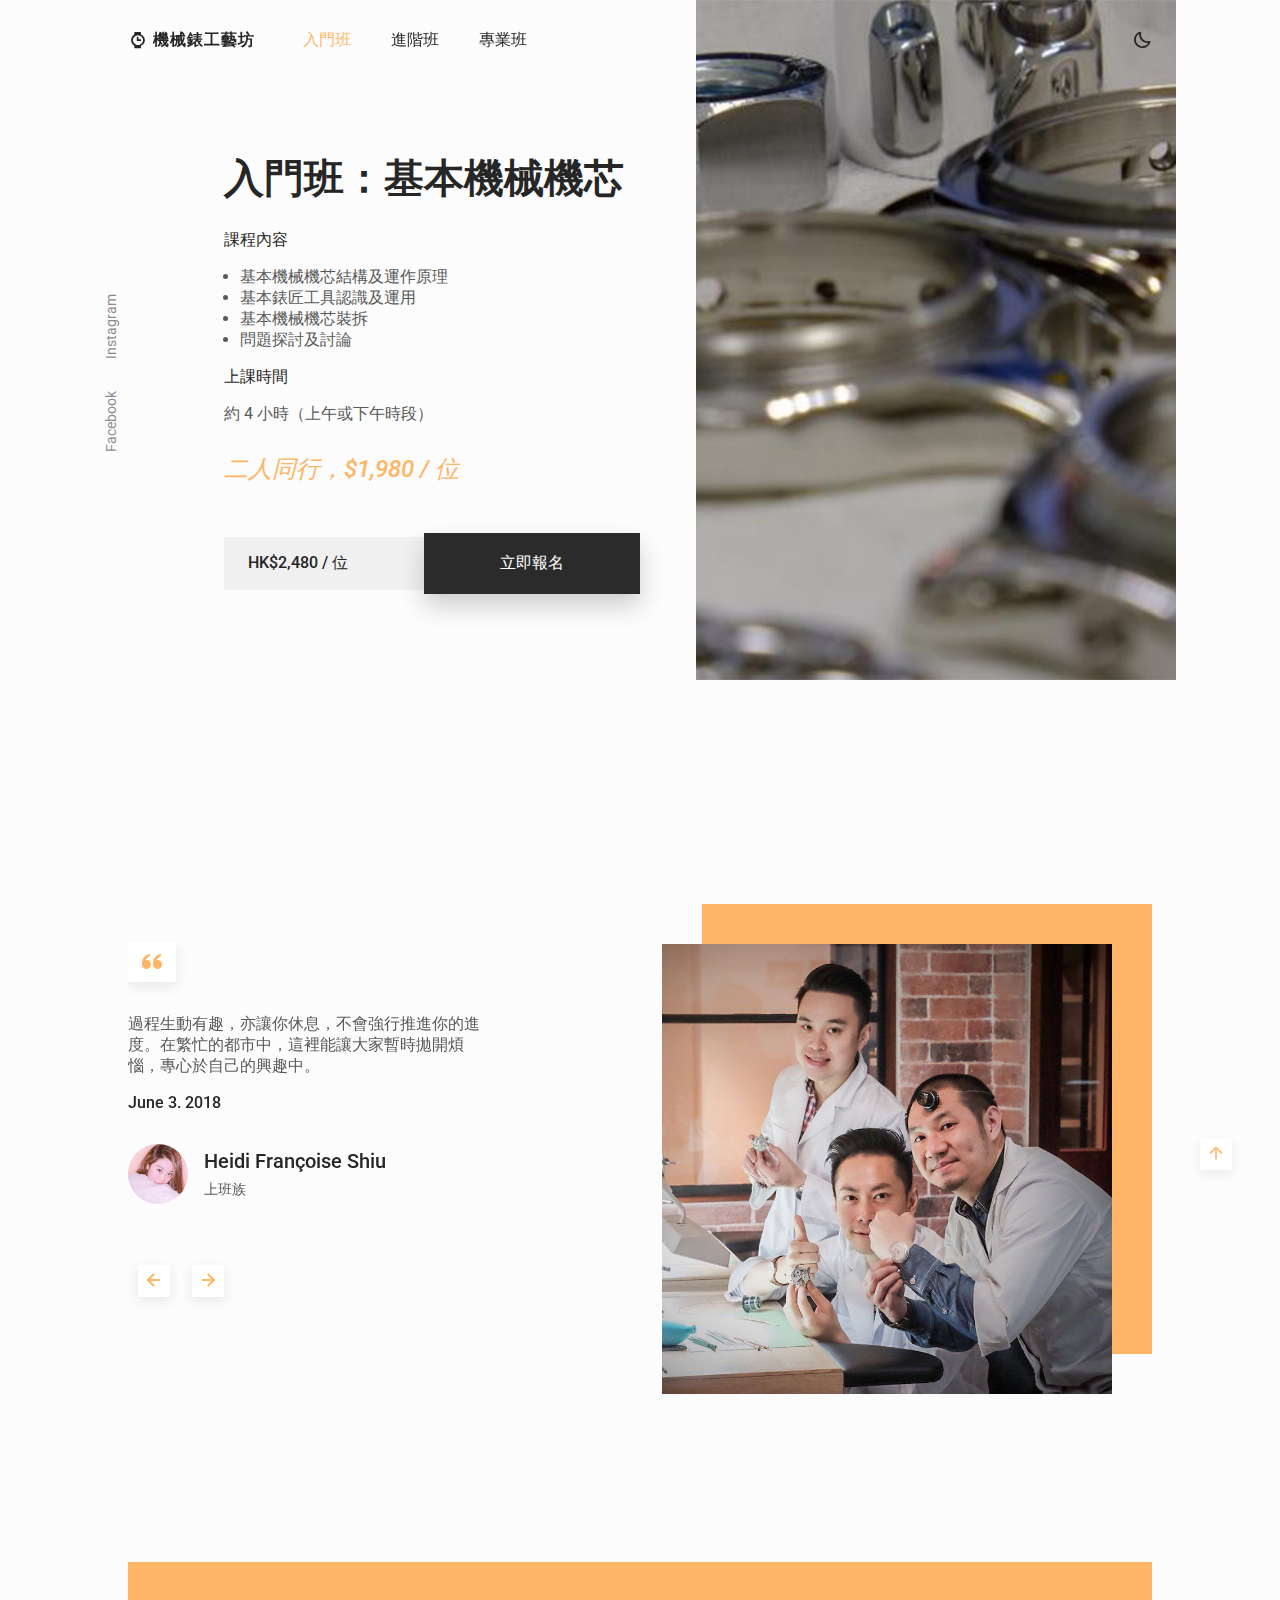
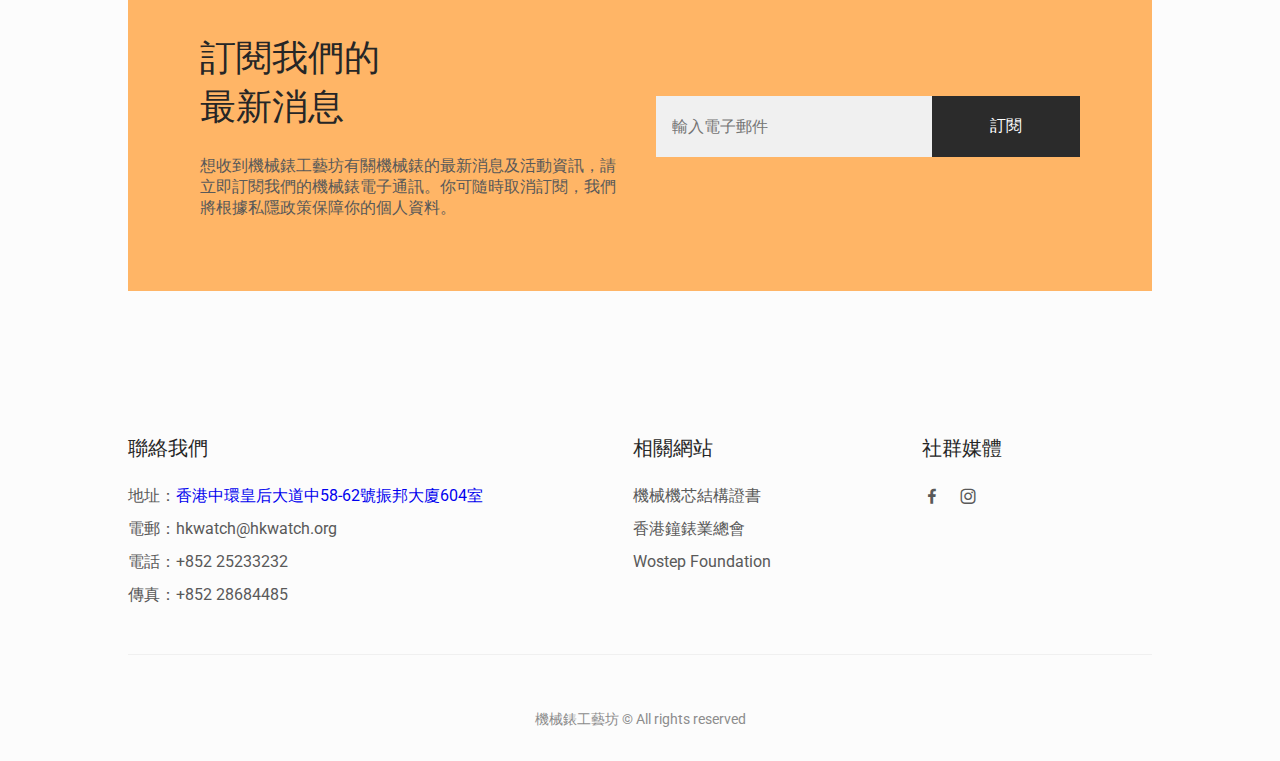
==== commit a0e73a09: "update faq page and map link" ====
--- a/course_1.html
+++ b/course_1.html
@@ -287,7 +287,7 @@
       <div class="footer__content">
         <h3 class="footer__title">聯絡我們</h3>
         <ul class="footer__list">
-          <li>地址：香港中環皇后大道中58-62號振邦大廈604室</li>
+          <li>地址：<a href="https://goo.gl/maps/hYBFYt6ei5ECQEj57" target="_blank">香港中環皇后大道中58-62號振邦大廈604室</a></li>
           <li>電郵：<a href="mailto: hkwatch@hkwatch.org" class="footer__link">hkwatch@hkwatch.org</a></li>
           <li>電話：<a href="tel: +85225233232" class="footer__link">+852 25233232</a></li>
           <li>傳真：<a href="tel: +85228684485" class="footer__link">+852 28684485</a></li>
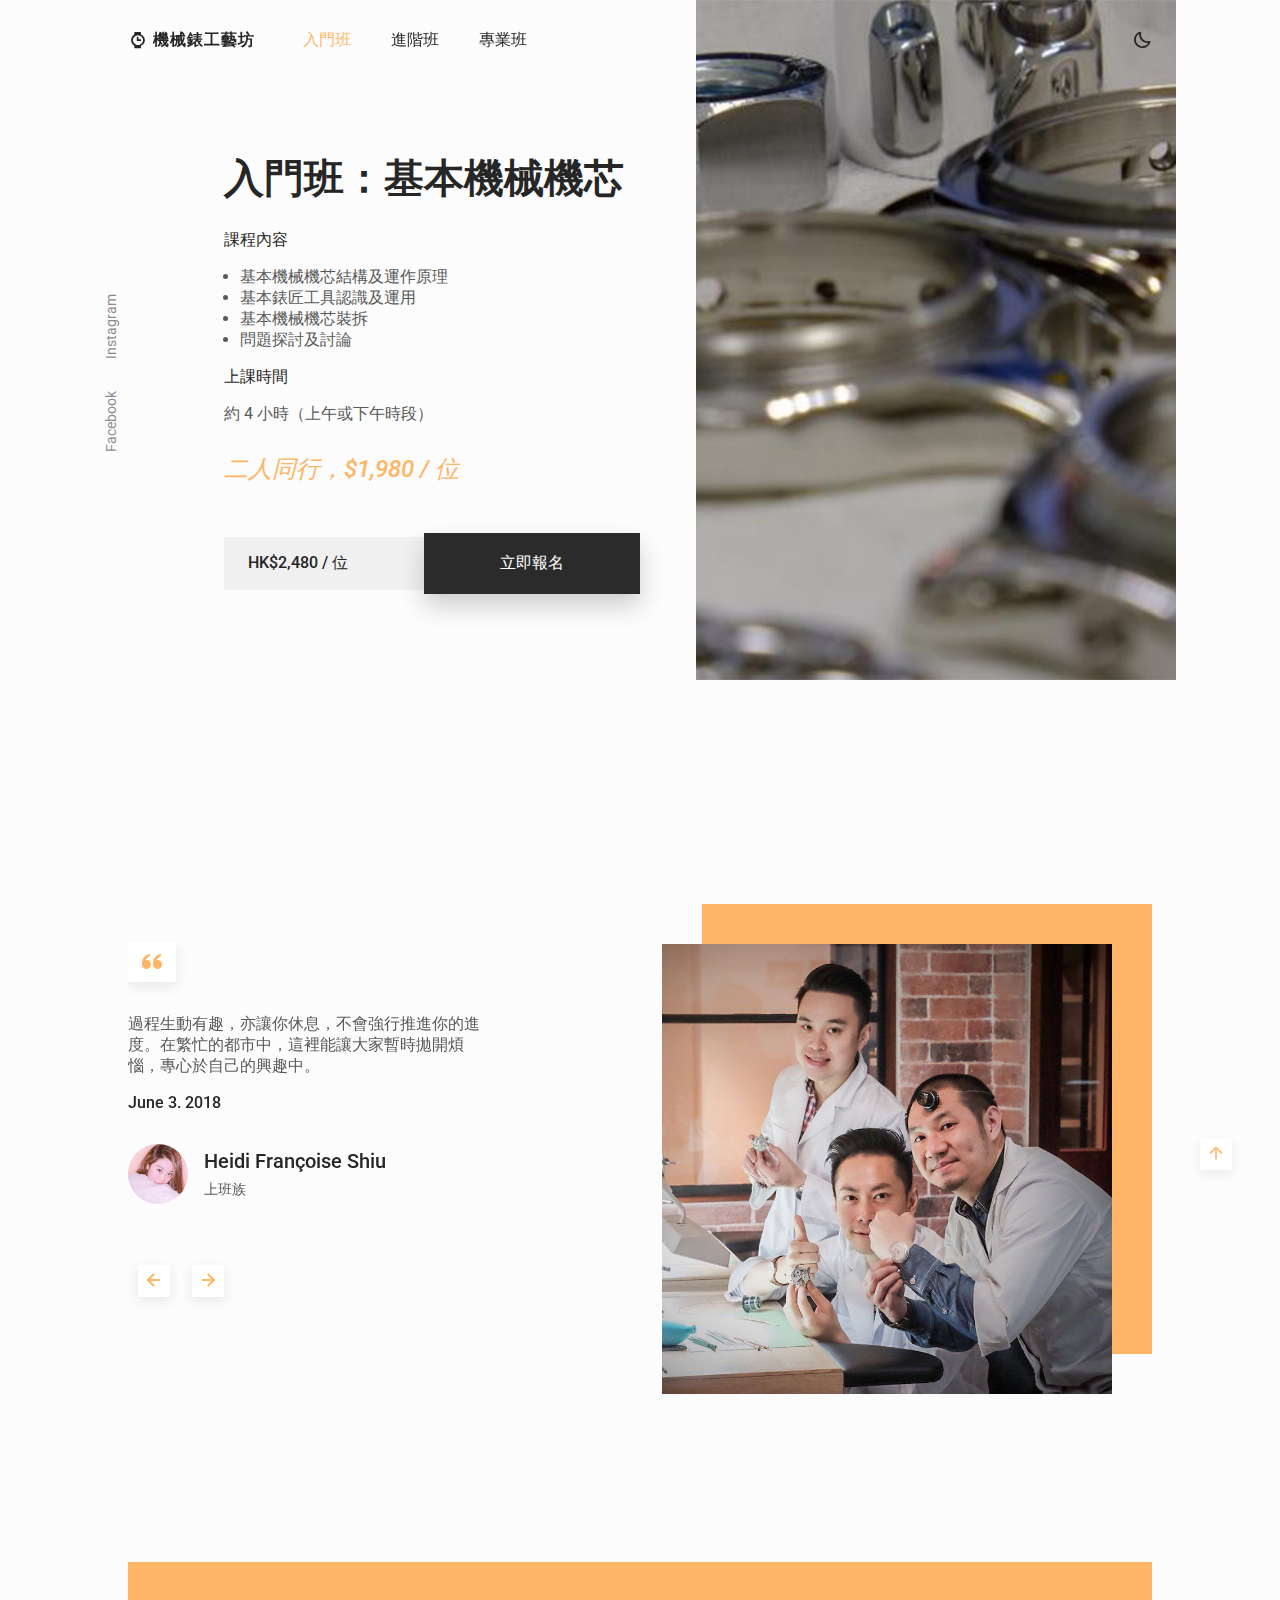
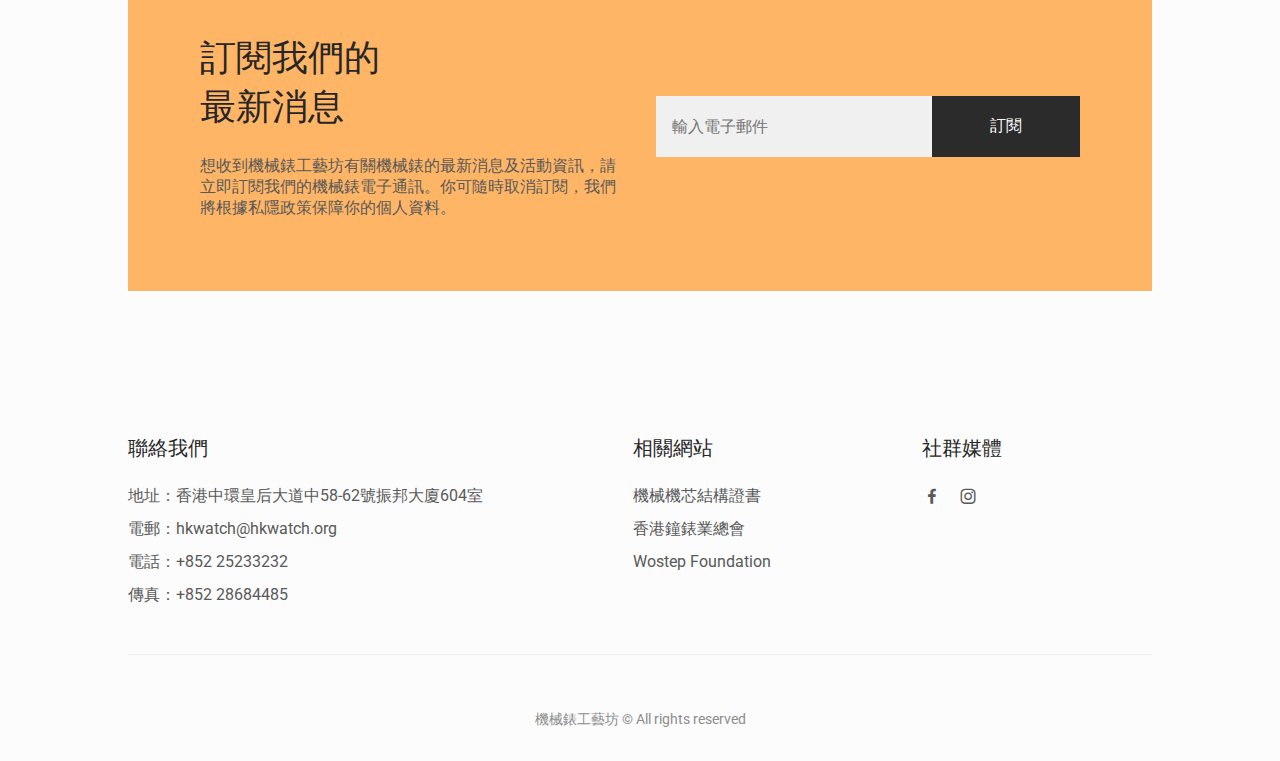
==== commit c35e5dfc: "update map link" ====
--- a/course_1.html
+++ b/course_1.html
@@ -287,7 +287,7 @@
       <div class="footer__content">
         <h3 class="footer__title">聯絡我們</h3>
         <ul class="footer__list">
-          <li>地址：<a href="https://goo.gl/maps/hYBFYt6ei5ECQEj57" target="_blank">香港中環皇后大道中58-62號振邦大廈604室</a></li>
+          <li>地址：<a href="https://goo.gl/maps/hYBFYt6ei5ECQEj57" target="_blank" class="footer__link">香港中環皇后大道中58-62號振邦大廈604室</a></li>
           <li>電郵：<a href="mailto: hkwatch@hkwatch.org" class="footer__link">hkwatch@hkwatch.org</a></li>
           <li>電話：<a href="tel: +85225233232" class="footer__link">+852 25233232</a></li>
           <li>傳真：<a href="tel: +85228684485" class="footer__link">+852 28684485</a></li>
